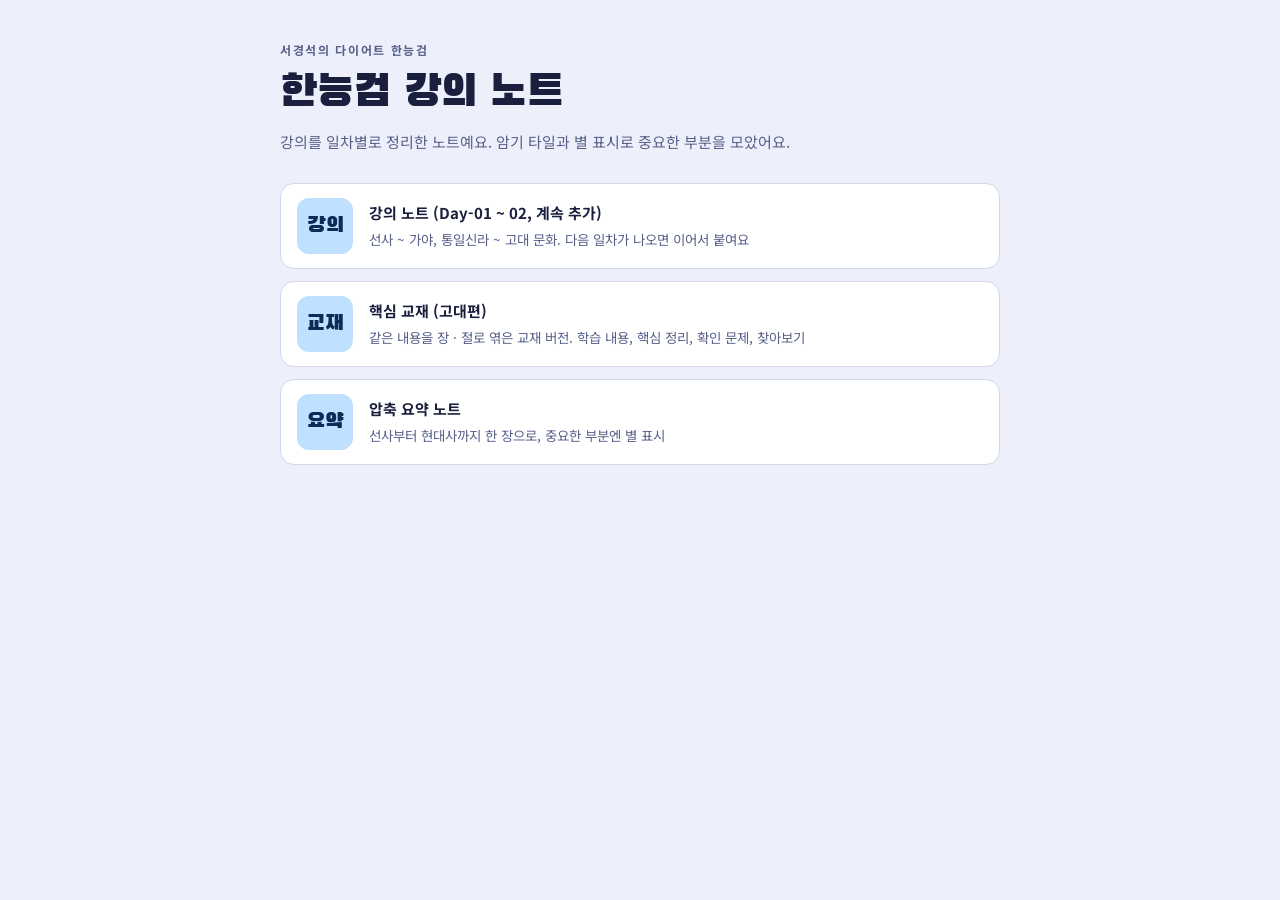
==== index.html @ 8806f45b "한능검 교재 버전(textbook) 추가: 장·절 체계, 학습 내용, 핵심 정리, 확인 문제, 찾아보기 / 허브에 링크 Co-Authored-By: Claude Sonnet 5.5" ====
<!doctype html>
<html lang="ko">
<head>
<meta charset="utf-8">
<meta name="viewport" content="width=device-width, initial-scale=1">
<title>한능검 강의 노트</title>
<link rel="stylesheet" href="https://fonts.googleapis.com/css2?family=Black+Han+Sans&family=Noto+Sans+KR:wght@400;500;700&display=swap">
<style>
:root{--bg:#EDEFFA;--surface:#fff;--fg:#1A1F3D;--muted:#586088;--line:#D3D8EE;--accent:#3446C9;--tile:#BFE1FF;--tile-fg:#0E2A57;color-scheme:light}
*{box-sizing:border-box}
body{margin:0;background:var(--bg);color:var(--fg);font:15px/1.7 "Noto Sans KR","Apple SD Gothic Neo","Malgun Gothic",sans-serif;padding:40px max(16px,env(safe-area-inset-right,0px)) 56px max(16px,env(safe-area-inset-left,0px))}
main{max-width:720px;margin:0 auto}
.eyebrow{font-size:12px;letter-spacing:.14em;color:var(--muted);font-weight:700}
h1{font:400 clamp(30px,7vw,44px)/1.25 "Black Han Sans","Noto Sans KR",sans-serif;margin:6px 0 8px}
p{margin:0;color:var(--muted)}
ul{list-style:none;padding:0;margin:28px 0 0;display:grid;gap:12px}
a.day{display:flex;align-items:center;gap:16px;background:var(--surface);border:1px solid var(--line);border-radius:14px;padding:14px 16px;text-decoration:none;color:var(--fg)}
a.day:hover,a.day:focus-visible{border-color:var(--accent);outline:none}
.n{flex:none;width:56px;height:56px;border-radius:12px;background:var(--tile);color:var(--tile-fg);display:grid;place-items:center;font:400 22px/1 "Black Han Sans","Noto Sans KR",sans-serif}
.t{font-weight:700}.d{font-size:13.5px;color:var(--muted)}
</style>
</head>
<body>
<main>
  <div class="eyebrow">서경석의 다이어트 한능검</div>
  <h1>한능검 강의 노트</h1>
  <p>강의를 일차별로 정리한 노트예요. 암기 타일과 별 표시로 중요한 부분을 모았어요.</p>
  <ul>
    <li><a class="day" href="day01/"><span class="n">강의</span><span><span class="t">강의 노트 (Day-01 ~ 02, 계속 추가)</span><br><span class="d">선사 ~ 가야, 통일신라 ~ 고대 문화. 다음 일차가 나오면 이어서 붙여요</span></span></a></li>
    <li><a class="day" href="textbook/"><span class="n">교재</span><span><span class="t">핵심 교재 (고대편)</span><br><span class="d">같은 내용을 장 · 절로 엮은 교재 버전. 학습 내용, 핵심 정리, 확인 문제, 찾아보기</span></span></a></li>
    <li><a class="day" href="summary/"><span class="n">요약</span><span><span class="t">압축 요약 노트</span><br><span class="d">선사부터 현대사까지 한 장으로, 중요한 부분엔 별 표시</span></span></a></li>
  </ul>
</main>
</body>
</html>
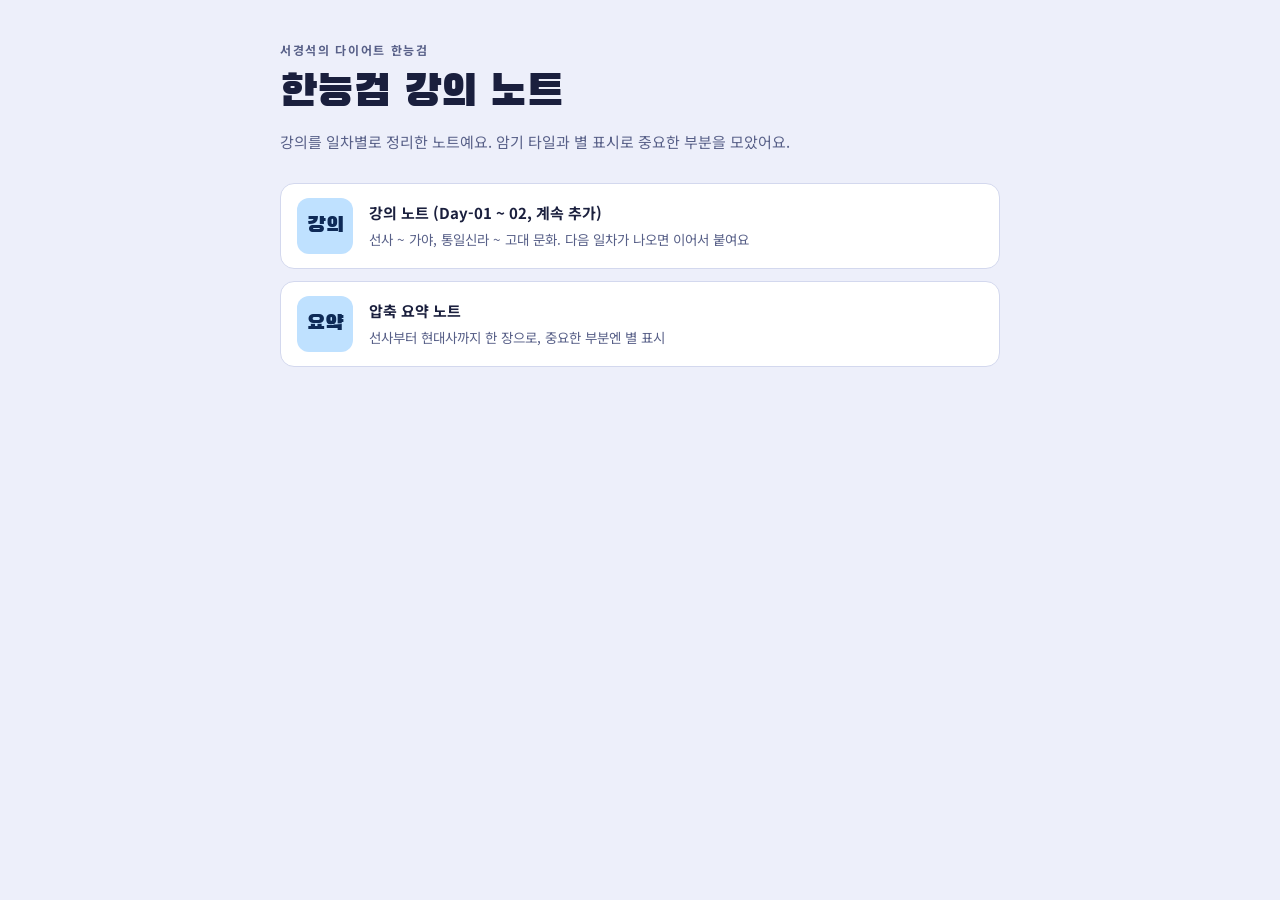
==== commit a0a1456b: "교재 버전 제거, 강의 노트만 유지 Co-Authored-By: Claude Sonnet 5.5 <noreply@anthropic.com>" ====
--- a/index.html
+++ b/index.html
@@ -27,7 +27,6 @@
   <p>강의를 일차별로 정리한 노트예요. 암기 타일과 별 표시로 중요한 부분을 모았어요.</p>
   <ul>
     <li><a class="day" href="day01/"><span class="n">강의</span><span><span class="t">강의 노트 (Day-01 ~ 02, 계속 추가)</span><br><span class="d">선사 ~ 가야, 통일신라 ~ 고대 문화. 다음 일차가 나오면 이어서 붙여요</span></span></a></li>
-    <li><a class="day" href="textbook/"><span class="n">교재</span><span><span class="t">핵심 교재 (고대편)</span><br><span class="d">같은 내용을 장 · 절로 엮은 교재 버전. 학습 내용, 핵심 정리, 확인 문제, 찾아보기</span></span></a></li>
     <li><a class="day" href="summary/"><span class="n">요약</span><span><span class="t">압축 요약 노트</span><br><span class="d">선사부터 현대사까지 한 장으로, 중요한 부분엔 별 표시</span></span></a></li>
   </ul>
 </main>
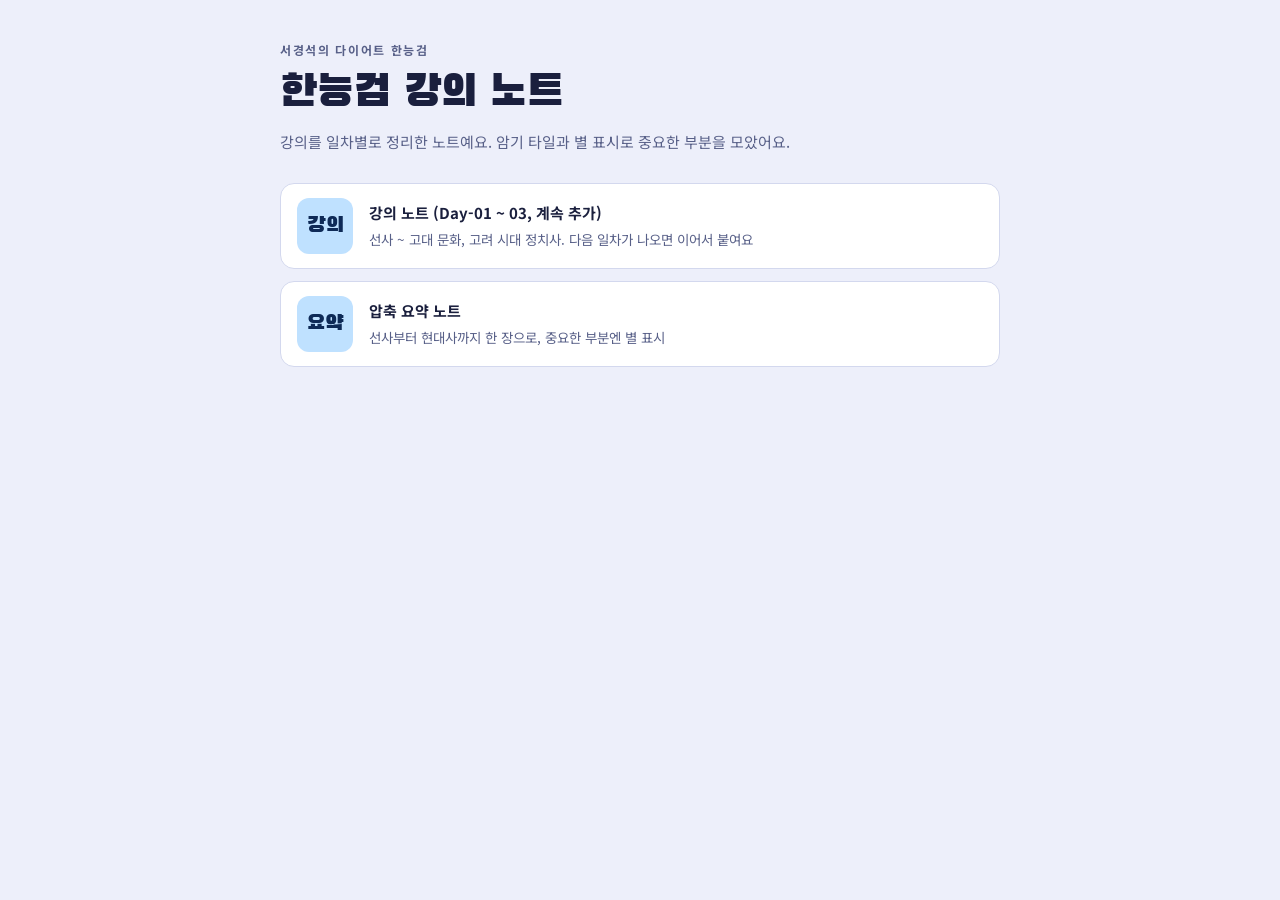
==== commit e53b0790: "Day-03 고려 시대 정치사 강의 노트 추가 (별 표시·목차·허브 갱신) Co-Authored-By: Claude Sonnet 5.5 <noreply@anthropic.com>" ====
--- a/index.html
+++ b/index.html
@@ -26,7 +26,7 @@
   <h1>한능검 강의 노트</h1>
   <p>강의를 일차별로 정리한 노트예요. 암기 타일과 별 표시로 중요한 부분을 모았어요.</p>
   <ul>
-    <li><a class="day" href="day01/"><span class="n">강의</span><span><span class="t">강의 노트 (Day-01 ~ 02, 계속 추가)</span><br><span class="d">선사 ~ 가야, 통일신라 ~ 고대 문화. 다음 일차가 나오면 이어서 붙여요</span></span></a></li>
+    <li><a class="day" href="day01/"><span class="n">강의</span><span><span class="t">강의 노트 (Day-01 ~ 03, 계속 추가)</span><br><span class="d">선사 ~ 고대 문화, 고려 시대 정치사. 다음 일차가 나오면 이어서 붙여요</span></span></a></li>
     <li><a class="day" href="summary/"><span class="n">요약</span><span><span class="t">압축 요약 노트</span><br><span class="d">선사부터 현대사까지 한 장으로, 중요한 부분엔 별 표시</span></span></a></li>
   </ul>
 </main>
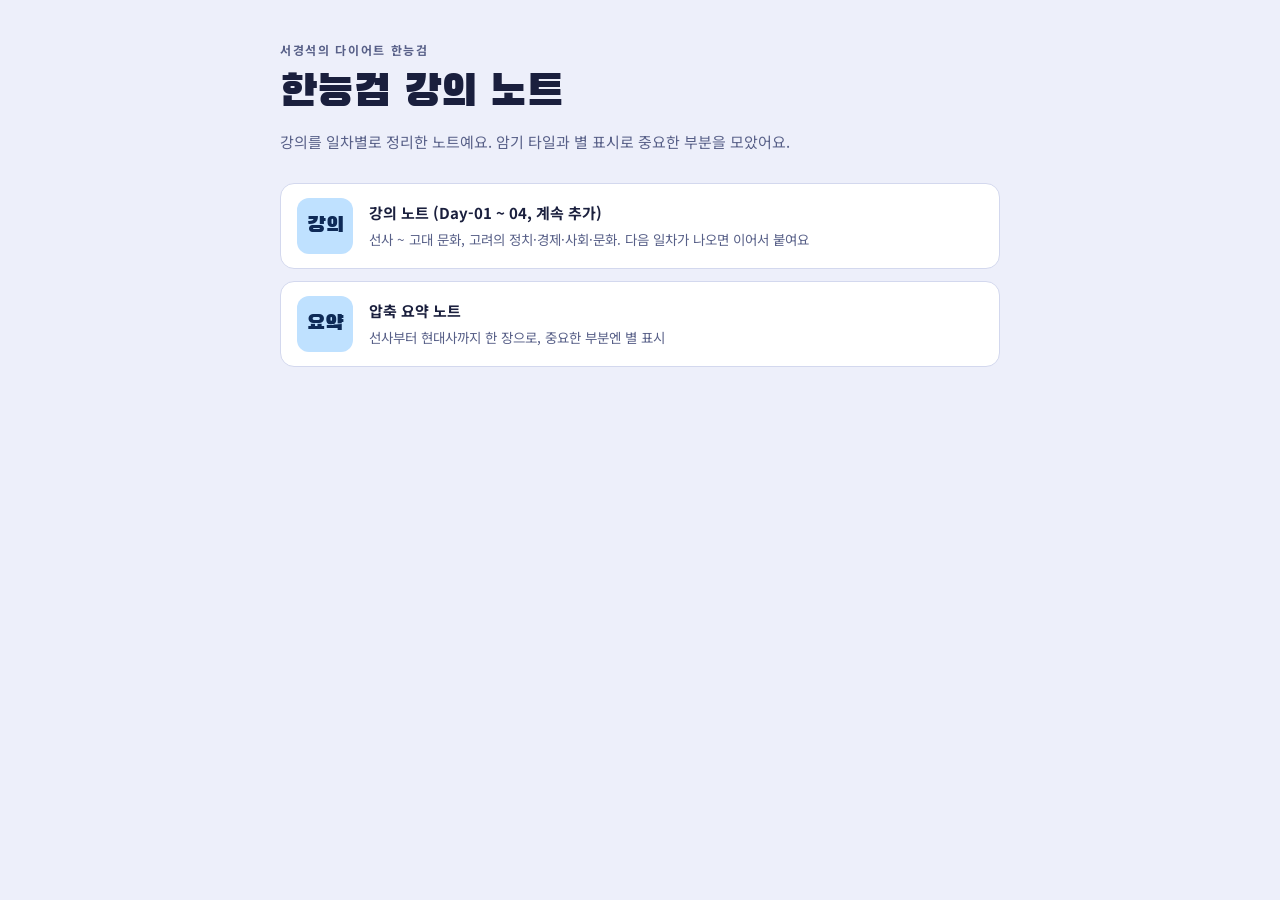
==== commit 105362d5: "Day-04 고려 경제·사회·문화 강의 노트 추가(사진 15장, 암기 코드, 별 표시, 목차·허브 갱신) Co-Authored-By: Claude Sonnet 5.5 <norepl" ====
--- a/index.html
+++ b/index.html
@@ -26,7 +26,7 @@
   <h1>한능검 강의 노트</h1>
   <p>강의를 일차별로 정리한 노트예요. 암기 타일과 별 표시로 중요한 부분을 모았어요.</p>
   <ul>
-    <li><a class="day" href="day01/"><span class="n">강의</span><span><span class="t">강의 노트 (Day-01 ~ 03, 계속 추가)</span><br><span class="d">선사 ~ 고대 문화, 고려 시대 정치사. 다음 일차가 나오면 이어서 붙여요</span></span></a></li>
+    <li><a class="day" href="day01/"><span class="n">강의</span><span><span class="t">강의 노트 (Day-01 ~ 04, 계속 추가)</span><br><span class="d">선사 ~ 고대 문화, 고려의 정치·경제·사회·문화. 다음 일차가 나오면 이어서 붙여요</span></span></a></li>
     <li><a class="day" href="summary/"><span class="n">요약</span><span><span class="t">압축 요약 노트</span><br><span class="d">선사부터 현대사까지 한 장으로, 중요한 부분엔 별 표시</span></span></a></li>
   </ul>
 </main>
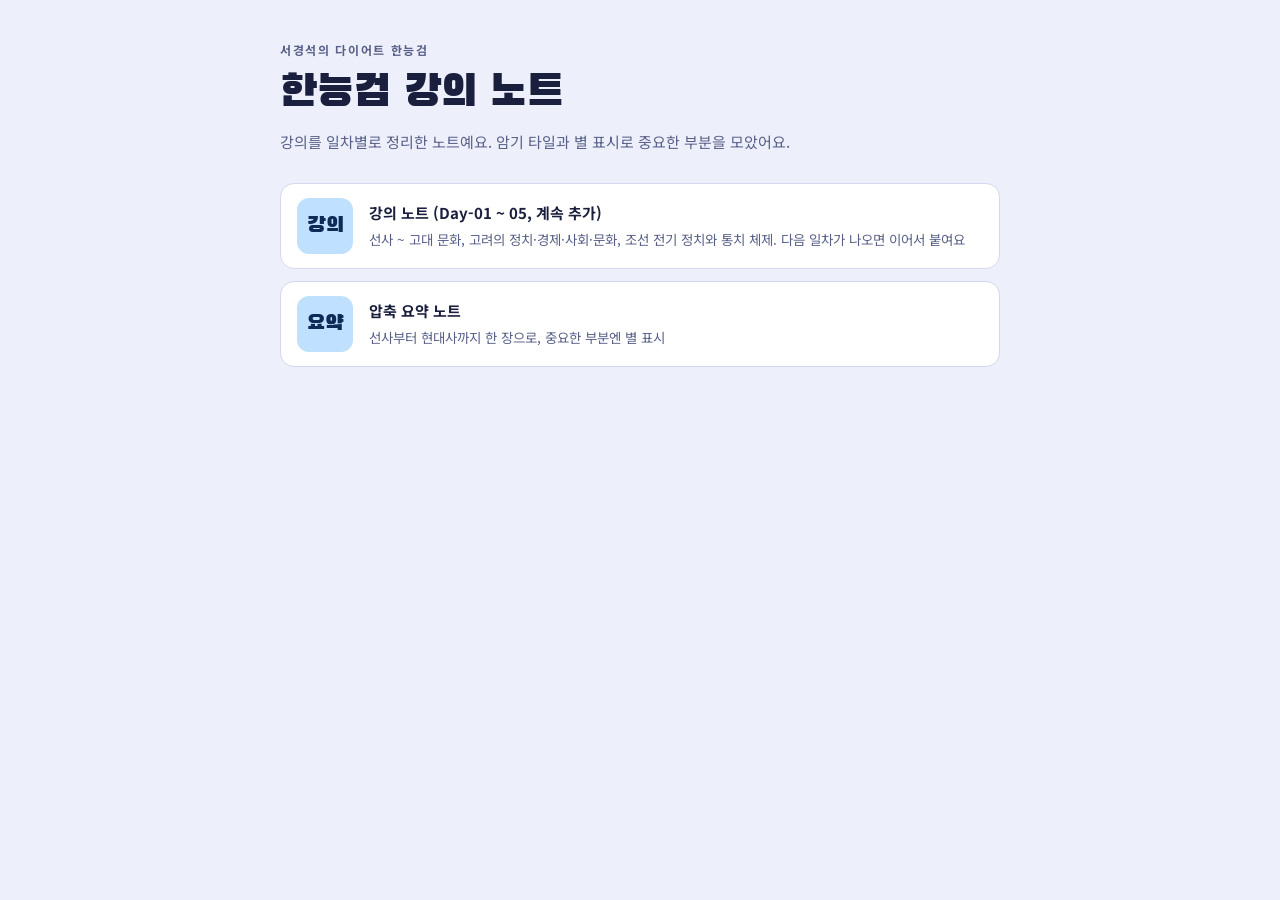
==== commit 108a57f4: "Day-05 조선 전기 정치사·통치 체제 강의 노트 추가(사진 13장, 암기 코드 14개, 별 표시, 목차·허브 갱신) Co-Authored-By: Claude Sonnet 5.5" ====
--- a/index.html
+++ b/index.html
@@ -26,7 +26,7 @@
   <h1>한능검 강의 노트</h1>
   <p>강의를 일차별로 정리한 노트예요. 암기 타일과 별 표시로 중요한 부분을 모았어요.</p>
   <ul>
-    <li><a class="day" href="day01/"><span class="n">강의</span><span><span class="t">강의 노트 (Day-01 ~ 04, 계속 추가)</span><br><span class="d">선사 ~ 고대 문화, 고려의 정치·경제·사회·문화. 다음 일차가 나오면 이어서 붙여요</span></span></a></li>
+    <li><a class="day" href="day01/"><span class="n">강의</span><span><span class="t">강의 노트 (Day-01 ~ 05, 계속 추가)</span><br><span class="d">선사 ~ 고대 문화, 고려의 정치·경제·사회·문화, 조선 전기 정치와 통치 체제. 다음 일차가 나오면 이어서 붙여요</span></span></a></li>
     <li><a class="day" href="summary/"><span class="n">요약</span><span><span class="t">압축 요약 노트</span><br><span class="d">선사부터 현대사까지 한 장으로, 중요한 부분엔 별 표시</span></span></a></li>
   </ul>
 </main>
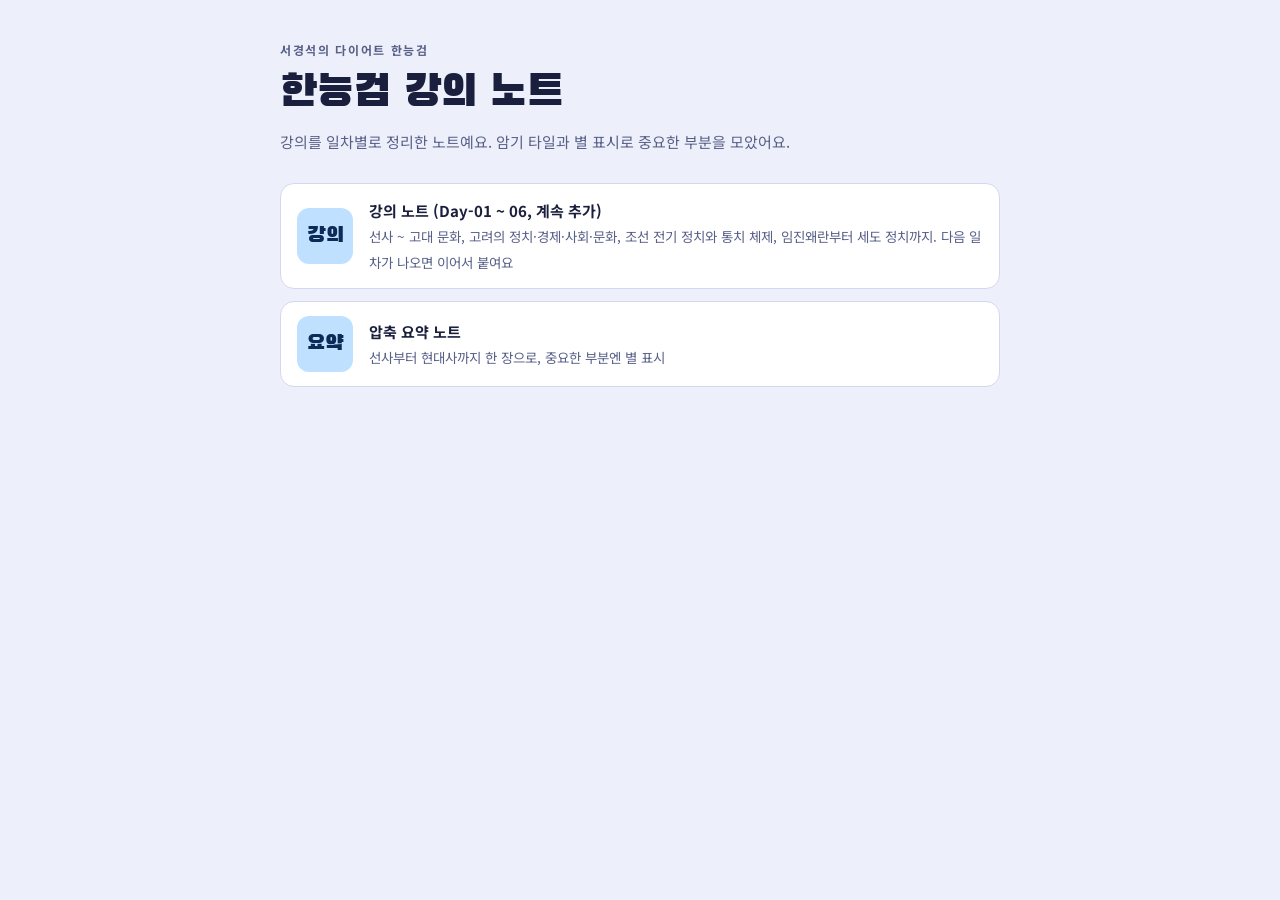
==== commit 9dbb3134: "Day-06 임진왜란·호란·예송·환국·영조·정조·세도 정치 강의 노트 추가(사진 14장, 암기 코드 20개, 별 표시, 목차·허브 갱신) Co-Authored-By: Claude " ====
--- a/index.html
+++ b/index.html
@@ -26,7 +26,7 @@
   <h1>한능검 강의 노트</h1>
   <p>강의를 일차별로 정리한 노트예요. 암기 타일과 별 표시로 중요한 부분을 모았어요.</p>
   <ul>
-    <li><a class="day" href="day01/"><span class="n">강의</span><span><span class="t">강의 노트 (Day-01 ~ 05, 계속 추가)</span><br><span class="d">선사 ~ 고대 문화, 고려의 정치·경제·사회·문화, 조선 전기 정치와 통치 체제. 다음 일차가 나오면 이어서 붙여요</span></span></a></li>
+    <li><a class="day" href="day01/"><span class="n">강의</span><span><span class="t">강의 노트 (Day-01 ~ 06, 계속 추가)</span><br><span class="d">선사 ~ 고대 문화, 고려의 정치·경제·사회·문화, 조선 전기 정치와 통치 체제, 임진왜란부터 세도 정치까지. 다음 일차가 나오면 이어서 붙여요</span></span></a></li>
     <li><a class="day" href="summary/"><span class="n">요약</span><span><span class="t">압축 요약 노트</span><br><span class="d">선사부터 현대사까지 한 장으로, 중요한 부분엔 별 표시</span></span></a></li>
   </ul>
 </main>
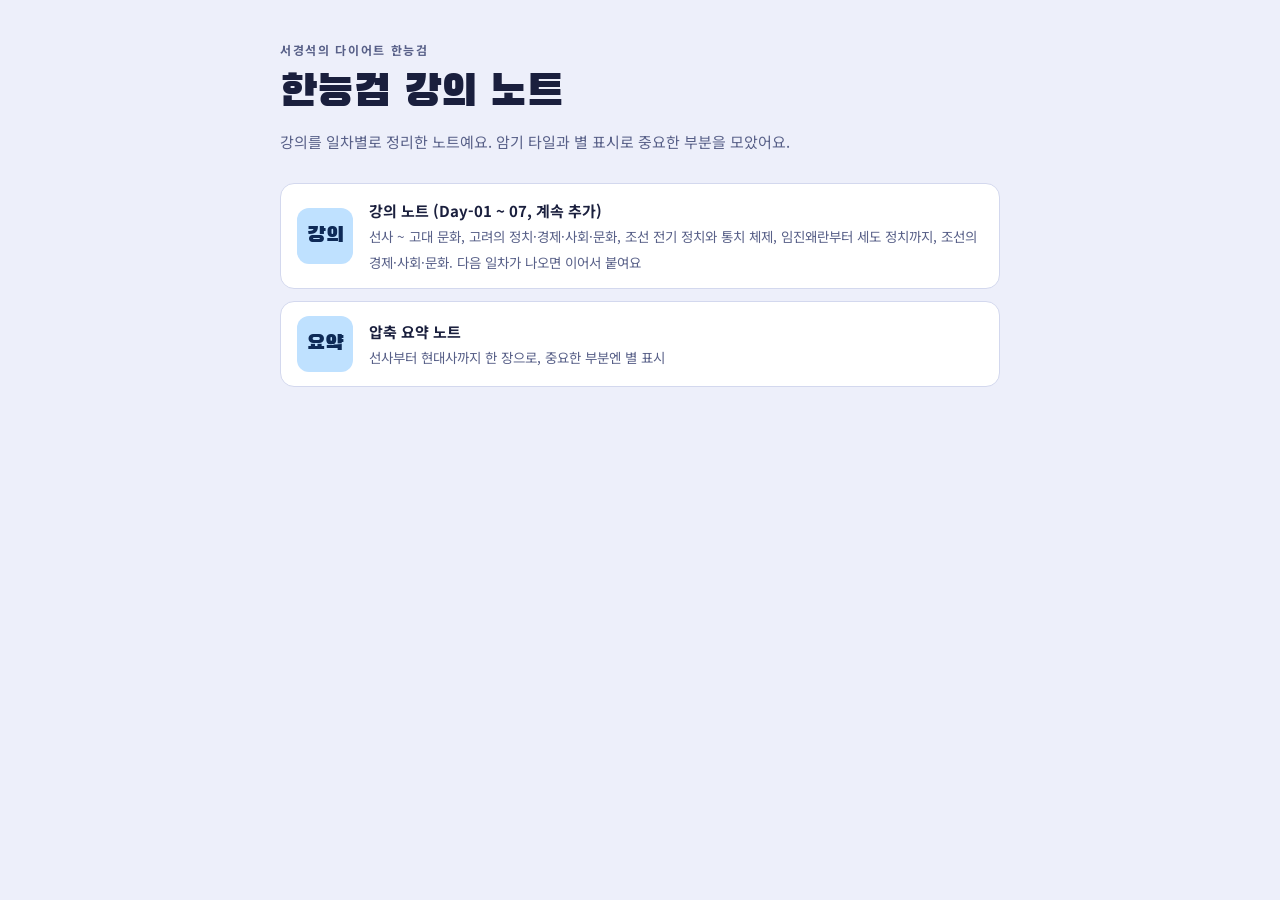
==== commit 2f2260a9: "Day-07 조선의 경제·사회·문화 강의 노트 추가(사진 21장, 암기 코드 12개, 별 표시, 목차·허브 갱신) Co-Authored-By: Claude Sonnet 5.5 <n" ====
--- a/index.html
+++ b/index.html
@@ -26,7 +26,7 @@
   <h1>한능검 강의 노트</h1>
   <p>강의를 일차별로 정리한 노트예요. 암기 타일과 별 표시로 중요한 부분을 모았어요.</p>
   <ul>
-    <li><a class="day" href="day01/"><span class="n">강의</span><span><span class="t">강의 노트 (Day-01 ~ 06, 계속 추가)</span><br><span class="d">선사 ~ 고대 문화, 고려의 정치·경제·사회·문화, 조선 전기 정치와 통치 체제, 임진왜란부터 세도 정치까지. 다음 일차가 나오면 이어서 붙여요</span></span></a></li>
+    <li><a class="day" href="day01/"><span class="n">강의</span><span><span class="t">강의 노트 (Day-01 ~ 07, 계속 추가)</span><br><span class="d">선사 ~ 고대 문화, 고려의 정치·경제·사회·문화, 조선 전기 정치와 통치 체제, 임진왜란부터 세도 정치까지, 조선의 경제·사회·문화. 다음 일차가 나오면 이어서 붙여요</span></span></a></li>
     <li><a class="day" href="summary/"><span class="n">요약</span><span><span class="t">압축 요약 노트</span><br><span class="d">선사부터 현대사까지 한 장으로, 중요한 부분엔 별 표시</span></span></a></li>
   </ul>
 </main>
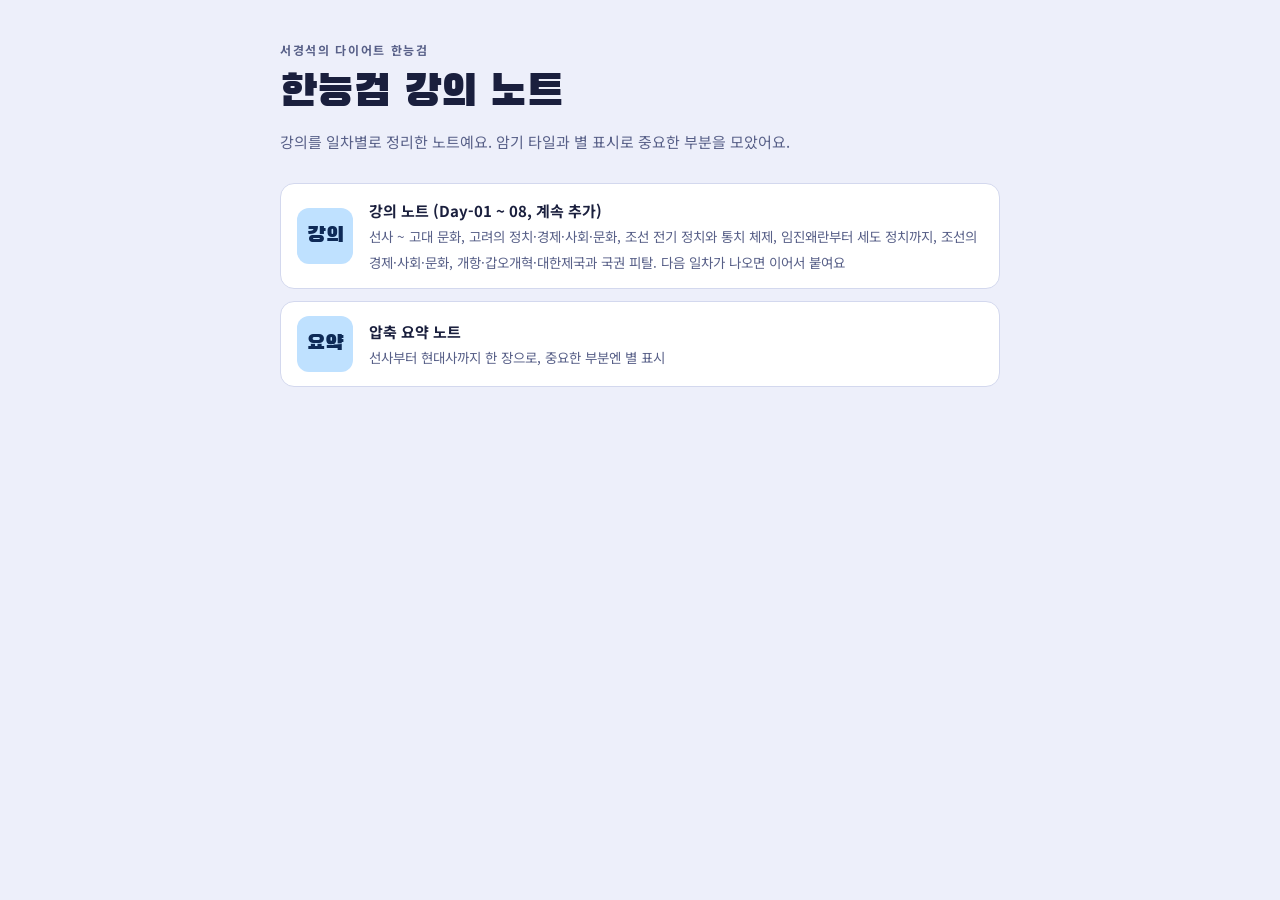
==== commit 8666ecd2: "Day-08 흥선 대원군~국권 피탈 강의 노트 추가(사실 대조, 사진 16장, 암기 코드 19개, 별 표시, 목차·허브 갱신) Co-Authored-By: Claude Sonnet" ====
--- a/index.html
+++ b/index.html
@@ -26,7 +26,7 @@
   <h1>한능검 강의 노트</h1>
   <p>강의를 일차별로 정리한 노트예요. 암기 타일과 별 표시로 중요한 부분을 모았어요.</p>
   <ul>
-    <li><a class="day" href="day01/"><span class="n">강의</span><span><span class="t">강의 노트 (Day-01 ~ 07, 계속 추가)</span><br><span class="d">선사 ~ 고대 문화, 고려의 정치·경제·사회·문화, 조선 전기 정치와 통치 체제, 임진왜란부터 세도 정치까지, 조선의 경제·사회·문화. 다음 일차가 나오면 이어서 붙여요</span></span></a></li>
+    <li><a class="day" href="day01/"><span class="n">강의</span><span><span class="t">강의 노트 (Day-01 ~ 08, 계속 추가)</span><br><span class="d">선사 ~ 고대 문화, 고려의 정치·경제·사회·문화, 조선 전기 정치와 통치 체제, 임진왜란부터 세도 정치까지, 조선의 경제·사회·문화, 개항·갑오개혁·대한제국과 국권 피탈. 다음 일차가 나오면 이어서 붙여요</span></span></a></li>
     <li><a class="day" href="summary/"><span class="n">요약</span><span><span class="t">압축 요약 노트</span><br><span class="d">선사부터 현대사까지 한 장으로, 중요한 부분엔 별 표시</span></span></a></li>
   </ul>
 </main>
